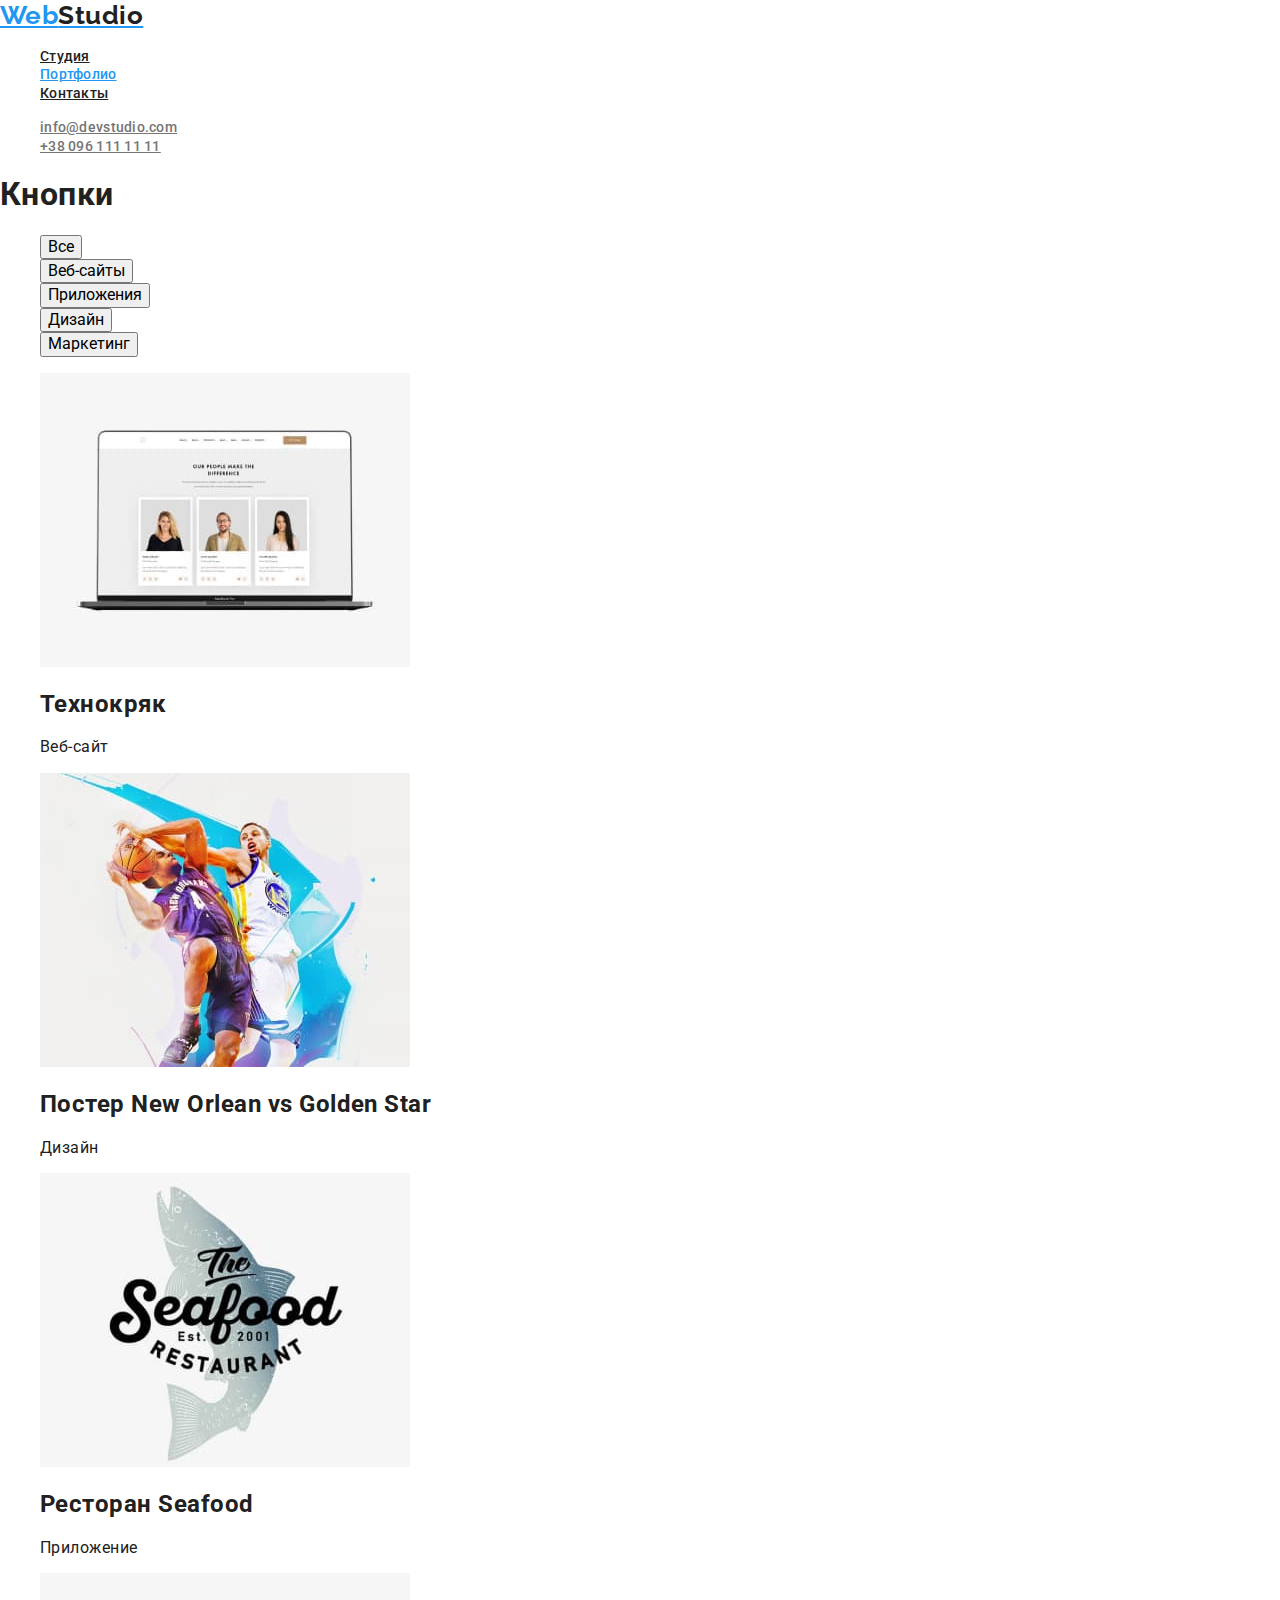
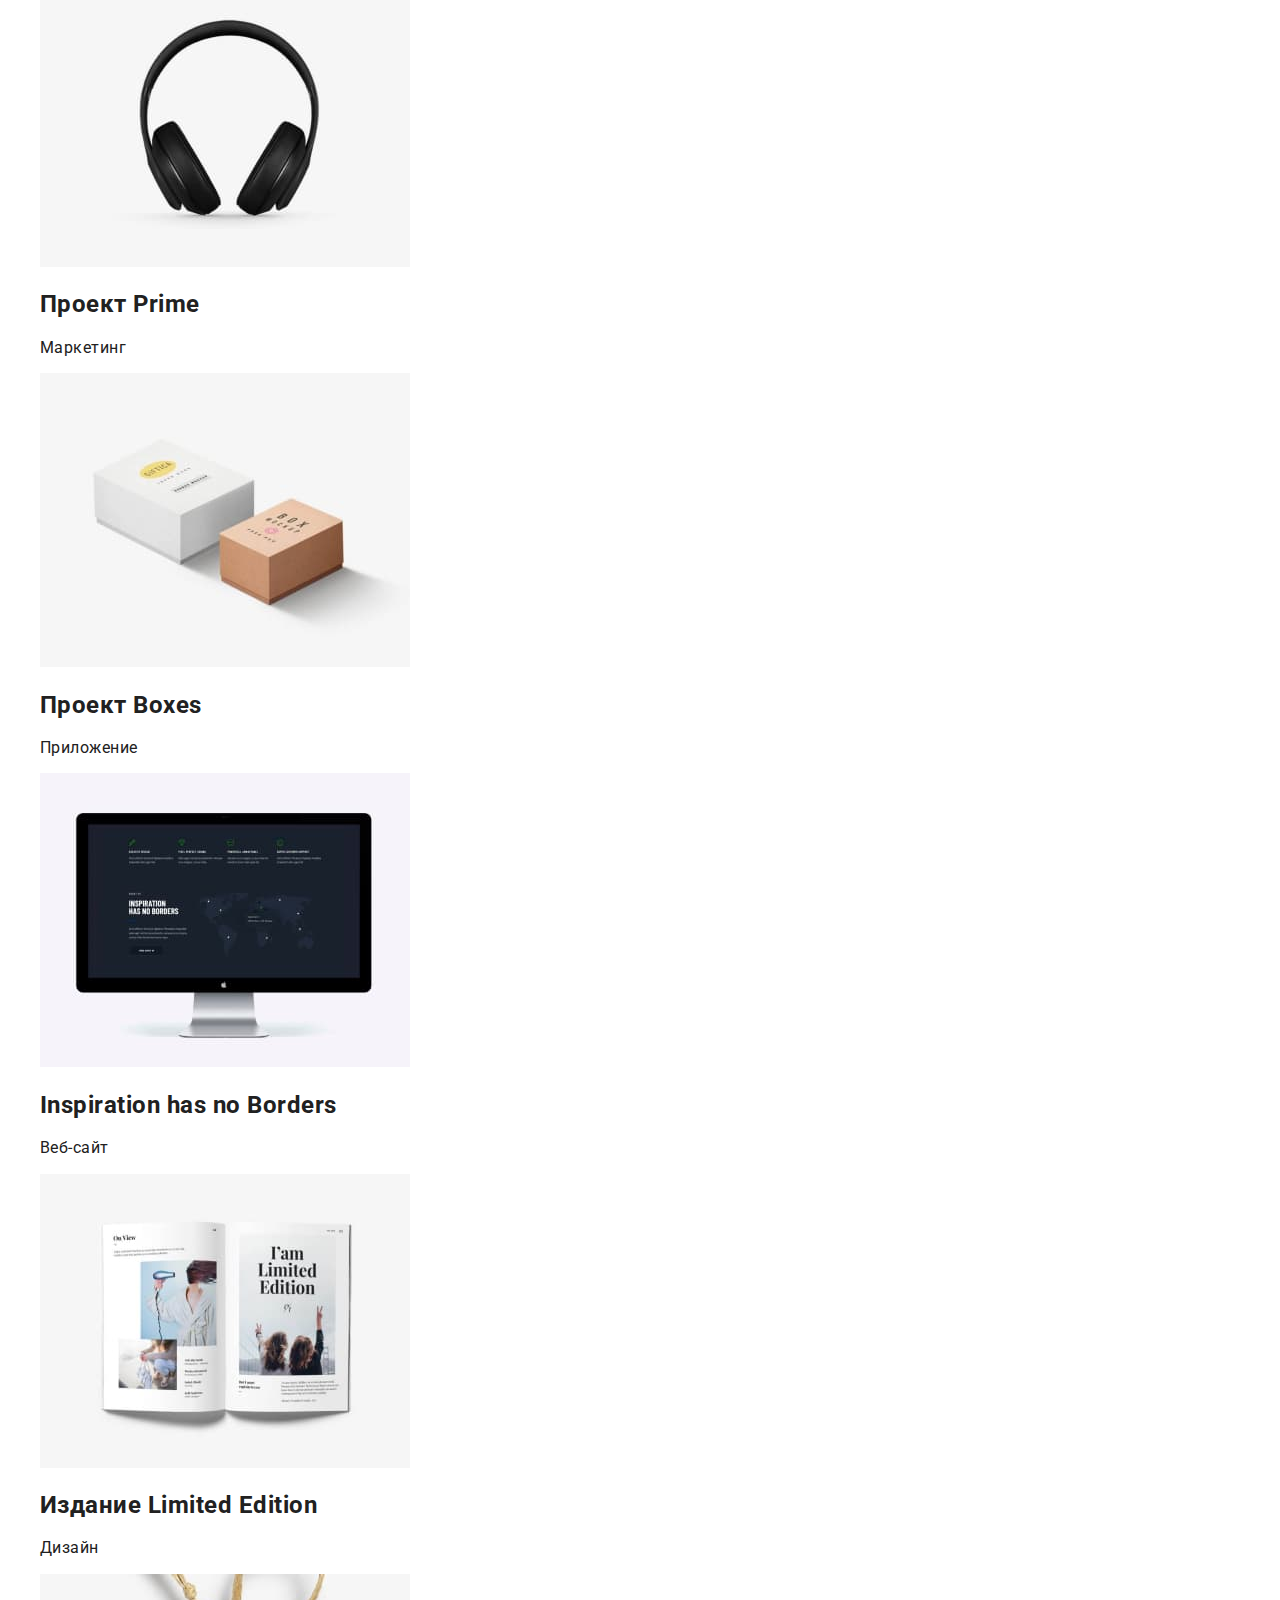
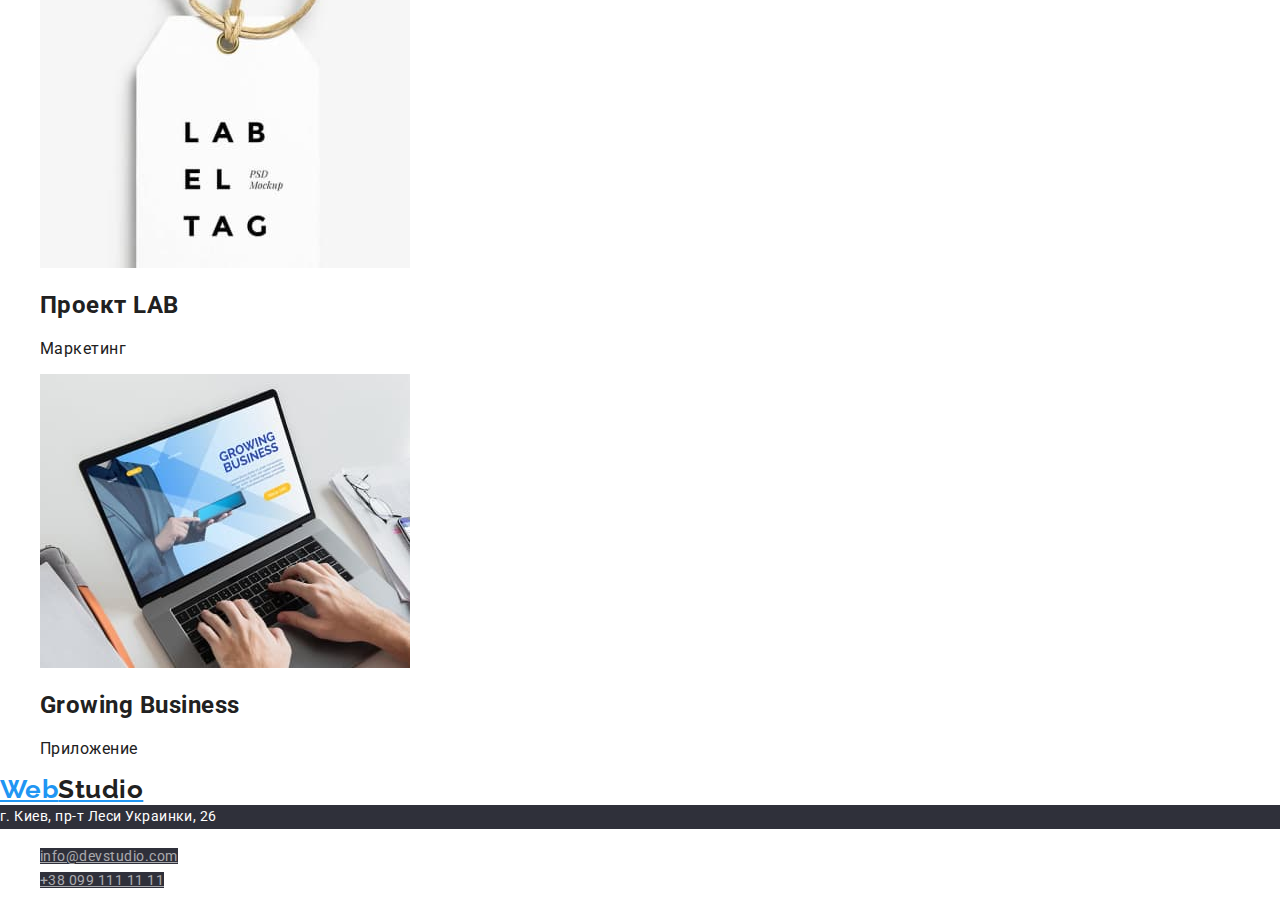
==== portfolio.html @ 8b1c00c3 "работа 3" ====
<!DOCTYPE html>
<html lang="ru">
<head>
    <meta charset="UTF-8">
    <meta http-equiv="X-UA-Compatible" content="IE=edge">
    <meta name="viewport" content="width=device-width, initial-scale=1.0">
    <title>Портфолио</title>
    <link rel="stylesheet" href="https://cdnjs.cloudflare.com/ajax/libs/modern-normalize/1.1.0/modern-normalize.css"
        integrity="sha512-Y0MM+V6ymRKN2zStTqzQ227DWhhp4Mzdo6gnlRnuaNCbc+YN/ZH0sBCLTM4M0oSy9c9VKiCvd4Jk44aCLrNS5Q=="
        crossorigin="anonymous" referrerpolicy="no-referrer" />
    <link rel="preconnect" href="https://fonts.googleapis.com">
    <link rel="preconnect" href="https://fonts.gstatic.com" crossorigin>
    <link href="https://fonts.googleapis.com/css2?family=Raleway:wght@700&family=Roboto:wght@400;500;700;900&display=swap"
        rel="stylesheet">
    <link rel="stylesheet" href="./css/styles.css">
    <style>
        button {cursor: pointer;}
    </style>
</head>

<body>

    <!--Шапка сайта-->
    <header class="page-header">
        <nav>
            <a href="./index.html" class="logo">Web<span class="studio">Studio</span></a>
    
            <ul class="site-nav list">
                <li><a href="./index.html" class="link">Студия</a></li>
                <li><a href="./portfolio.html" class="link current">Портфолио</a></li>
                <li><a href="" class="link">Контакты</a></li>
            </ul>
        </nav>
    
        <ul class="cont-nav list">
            <li><a href="mailto:info@devstudio.com">info@devstudio.com</a></li>
            <li><a href="tel:+380961111111">+38 096 111 11 11</a></li>
        </ul>
    
    </header>

<main>
    <!--Основной контент-->
       <!--Наши работы-->
    <section class="filtre">
        <h1>Кнопки</h1>
        <ul class="list">
            <li><button class="portfolio" type="button">Все</button></li>
            <li><button class="portfolio" type="button">Веб-сайты</button></li>
            <li><button class="portfolio" type="button">Приложения</button></li>
            <li><button class="portfolio" type="button">Дизайн</button></li>
            <li><button class="portfolio" type="button">Маркетинг</button></li>
        </ul> 
   
        <ul class="list">
            <li> 
                <img src="./images2/img1.jpg" alt="Технокряк" width="370" height="294">
                <h2>Технокряк</h2>
                <p>Веб-сайт</p>
            </li>
            <li>
                <img src="./images2/img2.jpg" alt="Постер New Orlean vs Golden Star" width="370" height="294">
                <h2>Постер<span lang="en"> New Orlean vs Golden Star</span></h2>
                <p>Дизайн</p>
            </li>
            <li>
                <img src="./images2/img3.jpg" alt="Ресторан Seafood" width="370" height="294">
                <h2>Ресторан<span lang="en"> Seafood</span></h2>
                <p>Приложение</p>
            </li>
            <li>
                <img src="./images2/img4.jpg" alt="Проект Prime" width="370" height="294">
                <h2>Проект<span lang="en"> Prime</span></h2>
                <p>Маркетинг</p>
            </li>
            <li>
                <img src="./images2/img5.jpg" alt="Проект Boxes" width="370" height="294">
                <h2>Проект<span lang="en"> Boxes</span></h2>
                <p>Приложение</p>
            </li>
            <li>
                <img src="./images2/img6.jpg" alt="Inspiration has no Borders" width="370" height="294">
                <h2 lang="en">Inspiration has no Borders</h2>
                <p>Веб-сайт</p>
            </li>
            <li>
                <img src="./images2/img7.jpg" alt="Издание Limited Edition" width="370" height="294">
                <h2>Издание<span lang="en"> Limited Edition</span></h2>
                <p>Дизайн</p>
            </li>
            <li>
                <img src="./images2/img8.jpg" alt="Проект LAB" width="370" height="294">
                <h2>Проект<span lang="en"> LAB</span></h2>
                <p>Маркетинг</p>
            </li>
            <li>
                <img src="./images2/img9.jpg" alt="Growing Business" width="370" height="294">
                <h2 lang="en">Growing Business</h2>
                <p>Приложение</p>
            </li>
        </ul>
    </section>
</main>

<!--Подвал-->
<footer>

    <a href="./index.html" class="logo">Web<span class="studio">Studio</span></a>

    <address class="footer">
        г. Киев, пр-т Леси Украинки, 26
    </address>

    <ul class="footer-link list">
        <li><a href="mailto:info@info@example.com">info@devstudio.com</a></li>
        <li><a href="tel:+380991111111">+38 099 111 11 11</a></li>
    </ul>

</footer>
    
</body>
</html>
---- css/styles.css ----
/* Цвет основного текста #212121 черный */
/* Цвет вторичного текста #757575 серый */
/* #FFFFFF белый*/
/* акцент #2196F3 голубой*/
/*rgba(255, 255, 255, 0.6); адрес в футере */

/* Цвет фона в шапке #FFFFFF */
/* Вторичный цвет фона #E5E5E5  */
/* Цвет фона в команде #F5F4FA */
/* Цвет фона мейна и футера #2F303A */

:root {
  --primary-text-color: #212121;
  --title-text-color: #757575;
  --accent-color: #2196f3;
  --text-footer-color: rgba(255, 255, 255, 0.6);
  --text-white: #ffffff;

  --primary-bkg-color: #e5e5e5;
  --footer-bkg-color: #2f303a;
  --secondery-bkg-color: #f5f4fa;
  --font-bkg-color: #2f303a;
}

body {
  font-family: Roboto, sans-serif;
  background-color: #ffffff;
  color: var(--primary-text-color);
  letter-spacing: 0.03em;
}

.logo,
.studio {
  font-family: Raleway, sans-serif;
  color: var(--accent-color);
  font-family: Raleway;
  font-weight: bold;
  font-size: 26px;
  line-height: 1.19;
}
.logo:hover {
  color: var(--accent-color);
}
.studio {
  color: var(--primary-text-color);
}

.list {
  list-style: none;
}

/* Site-nav */

.site-nav .link {
  color: var(--primary-text-color);
  font-weight: 500;
  font-size: 14px;
  line-height: 1.14;
  letter-spacing: 0.02em;
}

.cont-nav a {
  color: var(--title-text-color);
  font-weight: 500;
  font-size: 14px;
  line-height: 1.14;
  letter-spacing: 0.02em;
}

.site-nav a:hover,
.cont-nav a:hover,
.site-nav a:focus,
.cont-nav a:focus {
  color: var(--accent-color);
}

.site-nav .link.current {
  color: var(--accent-color);
}

/* Hero */

.hero-title {
  color: var(--text-white);
  font-weight: 900;
  font-size: 44px;
  line-height: 1.36;
  text-align: center;
  letter-spacing: 0.06em;
  text-transform: uppercase;

  background: var(--font-bkg-color);
}

.hero-button {
  color: var(--text-white);
  font-family: inherit;
  font-weight: bold;
  font-size: 16px;
  line-height: 1.87;
  display: flex;
  align-items: center;
  text-align: center;
  letter-spacing: 0.06em;

  background: var(--accent-color);
}

/*Soft skils*/

.skils-examples h3 {
  color: var(--primary-text-color);
  font-weight: bold;
  font-size: 14px;
  line-height: 1.14;
  text-transform: uppercase;
}

.skils-examples p {
  color: var(--title-text-color);
  font-size: 14px;
  line-height: 1.71;
}

/* Чем мы занимаемся */
.works-title,
.command-title {
  color: var(--primary-text-color);
  font-weight: bold;
  font-size: 36px;
  line-height: 1.16;
  text-align: center;
}

/* Команда */
.command-img h3 {
  color: var(--primary-text-color);
  font-weight: 500;
  font-size: 16px;
  line-height: 1.9;
  text-align: center;
}
.command-img p {
  color: var(--title-text-color);
  font-size: 16px;
  line-height: 1.9;
  text-align: center;
}

/* Наши работы */

.portfolio:hover,
.portfolio:focus {
  color: var(--text-white);
  font-family: inherit;
  font-weight: 500;
  font-size: 16px;
  line-height: 1.62;
  text-align: center;

  background: var(--accent-color);
}

/* Подвал */

.footer {
  font-family: inherit;
  font-style: normal;
  color: var(--text-white);
  font-size: 14px;
  line-height: 1.71;

  background-color: var(--footer-bkg-color);
}
.footer-link a {
  font-family: inherit;
  color: var(--text-footer-color);
  font-size: 14px;
  line-height: 1.71;

  background-color: var(--footer-bkg-color);
}
.footer-link a:hover,
.footer-link a:focus {
  color: var(--accent-color);
}
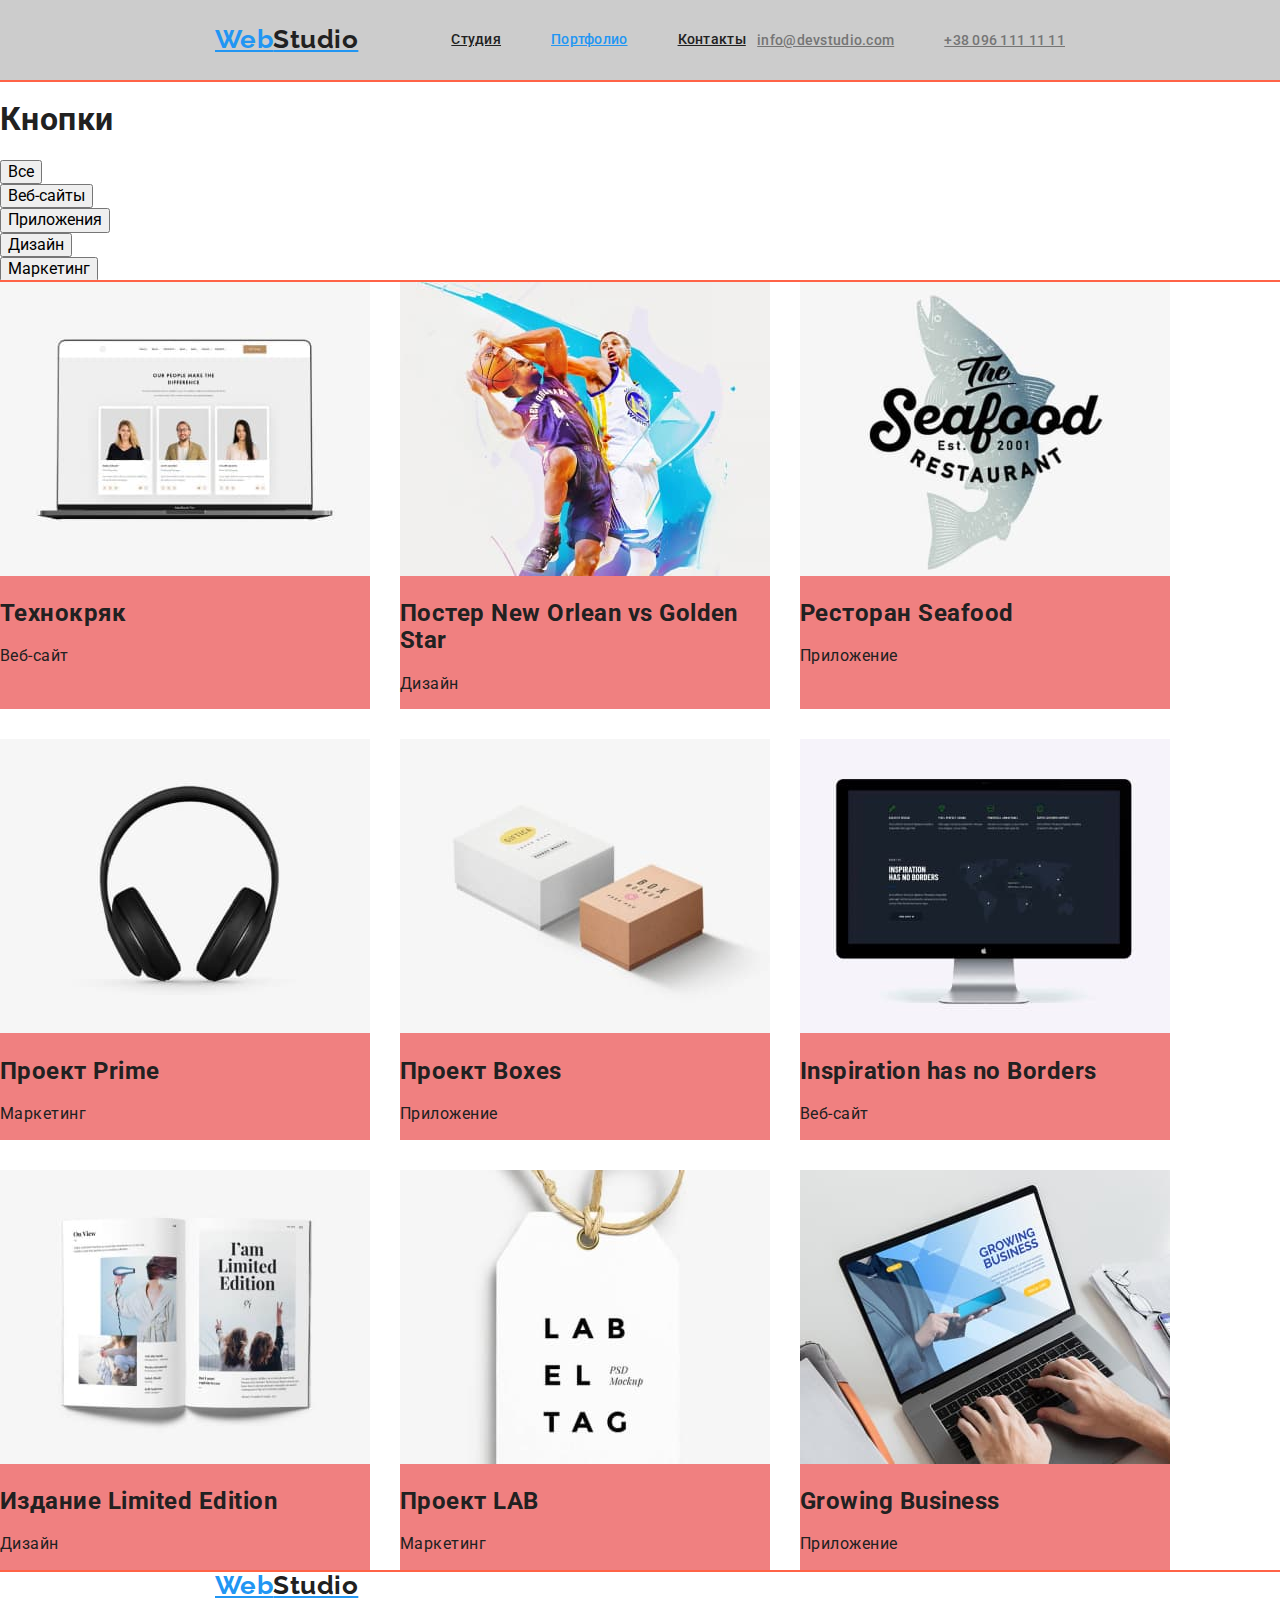
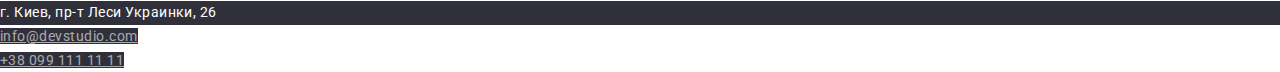
==== commit 3ec8c70a: "Центрирует шапку" ====
--- a/portfolio.html
+++ b/portfolio.html
@@ -22,25 +22,27 @@
 
     <!--Шапка сайта-->
     <header class="page-header">
-        <nav>
-            <a href="./index.html" class="logo">Web<span class="studio">Studio</span></a>
+        <div class="container main-nav">
+            <nav class="logo-nav">
+                <a href="./index.html" class="logo">Web<span class="studio">Studio</span></a>
     
-            <ul class="site-nav list">
-                <li><a href="./index.html" class="link">Студия</a></li>
-                <li><a href="./portfolio.html" class="link current">Портфолио</a></li>
-                <li><a href="" class="link">Контакты</a></li>
+                <ul class="site-nav list">
+                    <li class="item"><a href="./index.html" class="link">Студия</a></li>
+                    <li class="item"><a href="./portfolio.html" class="link current">Портфолио</a></li>
+                    <li class="item"><a href="" class="link">Контакты</a></li>
+                </ul>
+            </nav>
+    
+            <ul class="cont-nav list">
+                <li class="item"><a href="mailto:info@devstudio.com">info@devstudio.com</a></li>
+                <li class="item"><a href="tel:+380961111111">+38 096 111 11 11</a></li>
             </ul>
-        </nav>
-    
-        <ul class="cont-nav list">
-            <li><a href="mailto:info@devstudio.com">info@devstudio.com</a></li>
-            <li><a href="tel:+380961111111">+38 096 111 11 11</a></li>
-        </ul>
-    
+        </div>
     </header>
 
 <main>
     <!--Основной контент-->
+
        <!--Наши работы-->
     <section class="filtre">
         <h1>Кнопки</h1>
@@ -52,53 +54,55 @@
             <li><button class="portfolio" type="button">Маркетинг</button></li>
         </ul> 
    
-        <ul class="list">
-            <li> 
+        <div class="container example">
+        <ul class="flex-container list">
+            <li class="flex-element"> 
                 <img src="./images2/img1.jpg" alt="Технокряк" width="370" height="294">
                 <h2>Технокряк</h2>
                 <p>Веб-сайт</p>
             </li>
-            <li>
+            <li class="flex-element">
                 <img src="./images2/img2.jpg" alt="Постер New Orlean vs Golden Star" width="370" height="294">
                 <h2>Постер<span lang="en"> New Orlean vs Golden Star</span></h2>
                 <p>Дизайн</p>
             </li>
-            <li>
+            <li class="flex-element">
                 <img src="./images2/img3.jpg" alt="Ресторан Seafood" width="370" height="294">
                 <h2>Ресторан<span lang="en"> Seafood</span></h2>
                 <p>Приложение</p>
             </li>
-            <li>
+            <li class="flex-element">
                 <img src="./images2/img4.jpg" alt="Проект Prime" width="370" height="294">
                 <h2>Проект<span lang="en"> Prime</span></h2>
                 <p>Маркетинг</p>
             </li>
-            <li>
+            <li class="flex-element">
                 <img src="./images2/img5.jpg" alt="Проект Boxes" width="370" height="294">
                 <h2>Проект<span lang="en"> Boxes</span></h2>
                 <p>Приложение</p>
             </li>
-            <li>
+            <li class="flex-element">
                 <img src="./images2/img6.jpg" alt="Inspiration has no Borders" width="370" height="294">
                 <h2 lang="en">Inspiration has no Borders</h2>
                 <p>Веб-сайт</p>
             </li>
-            <li>
+            <li class="flex-element">
                 <img src="./images2/img7.jpg" alt="Издание Limited Edition" width="370" height="294">
                 <h2>Издание<span lang="en"> Limited Edition</span></h2>
                 <p>Дизайн</p>
             </li>
-            <li>
+            <li class="flex-element">
                 <img src="./images2/img8.jpg" alt="Проект LAB" width="370" height="294">
                 <h2>Проект<span lang="en"> LAB</span></h2>
                 <p>Маркетинг</p>
             </li>
-            <li>
+            <li class="flex-element">
                 <img src="./images2/img9.jpg" alt="Growing Business" width="370" height="294">
                 <h2 lang="en">Growing Business</h2>
                 <p>Приложение</p>
             </li>
         </ul>
+        </div>
     </section>
 </main>
 
--- a/css/styles.css
+++ b/css/styles.css
@@ -28,9 +28,35 @@
   color: var(--primary-text-color);
   letter-spacing: 0.03em;
 }
+/* Утилиты */
+
+.container {
+  width: 1200;
+  margin: 0 auto;
+  padding-left: 15;
+  padding-right: 15;
+  outline: 2px solid crimson;
+}
+
+.list {
+  list-style: none;
+  padding: 0;
+  margin: 0;
+}
+
+.btn {
+  width: 200;
+  display: inline-block;
+}
+
+.page-header {
+  background-color: #cccccc;
+}
 
 .logo,
 .studio {
+  margin-top: 24px;
+  margin-bottom: 25px;
   font-family: Raleway, sans-serif;
   color: var(--accent-color);
   font-family: Raleway;
@@ -38,25 +64,59 @@
   font-size: 26px;
   line-height: 1.19;
 }
+
+.logo {
+  margin-left: 215px;
+}
+
 .logo:hover {
   color: var(--accent-color);
 }
+
 .studio {
-  color: var(--primary-text-color);
-}
-
-.list {
-  list-style: none;
+  margin-right: 93px;
+  color: var(--primary-text-color);
+}
+
+/* Main-nav */
+
+.main-nav {
+  display: flex;
+  align-items: center;
+  justify-content: center;
+}
+
+.logo-nav {
+  display: flex;
 }
 
 /* Site-nav */
 
+.site-nav {
+  display: flex;
+}
+.site-nav .item:not(:last-child) {
+  margin-right: 50px;
+}
 .site-nav .link {
+  display: block;
+  padding-top: 32px;
+  padding-bottom: 32px;
+
   color: var(--primary-text-color);
   font-weight: 500;
   font-size: 14px;
   line-height: 1.14;
   letter-spacing: 0.02em;
+}
+.cont-nav {
+  display: flex;
+  margin-left: auto;
+  margin-right: 215px;
+}
+
+.cont-nav .item + .item {
+  margin-left: 50px;
 }
 
 .cont-nav a {
@@ -80,8 +140,14 @@
 
 /* Hero */
 
+.hero {
+  text-align: center;
+}
+
 .hero-title {
   color: var(--text-white);
+  margin-top: 0;
+  margin-bottom: 30;
   font-weight: 900;
   font-size: 44px;
   line-height: 1.36;
@@ -93,22 +159,51 @@
 }
 
 .hero-button {
+  border-radius: 4px;
+  padding: 10px 32px;
+  min-width: 200px;
   color: var(--text-white);
   font-family: inherit;
   font-weight: bold;
   font-size: 16px;
   line-height: 1.87;
-  display: flex;
+  /* display: flex; */
   align-items: center;
   text-align: center;
   letter-spacing: 0.06em;
+  box-shadow: 0px 4px 4px rgba(0, 0, 0, 0.15);
 
   background: var(--accent-color);
 }
 
 /*Soft skils*/
 
-.skils-examples h3 {
+.section.no-padding {
+  padding-top: 0;
+  padding-bottom: 0;
+}
+
+.skils {
+  padding-top: 94px;
+  padding-bottom: 94px;
+}
+
+.skils-title {
+  margin: 0;
+}
+
+.skils-examples {
+  display: flex;
+  align-items: flex-start;
+  justify-content: space-between;
+}
+
+.skils-examples .item:not(:last-child) {
+  margin-right: 30px;
+}
+
+.skils-examples .title {
+  margin-bottom: 10px;
   color: var(--primary-text-color);
   font-weight: bold;
   font-size: 14px;
@@ -117,14 +212,20 @@
 }
 
 .skils-examples p {
+  margin-top: 0;
+  margin-bottom: 0;
   color: var(--title-text-color);
   font-size: 14px;
   line-height: 1.71;
 }
+
+/* Наши работы */
 
 /* Чем мы занимаемся */
 .works-title,
 .command-title {
+  margin-top: 0;
+  margin-bottom: 50px;
   color: var(--primary-text-color);
   font-weight: bold;
   font-size: 36px;
@@ -161,8 +262,35 @@
   background: var(--accent-color);
 }
 
+.container {
+  width: 1200;
+  margin: 0 auto;
+  padding-left: 15;
+  padding-right: 15;
+  outline: 2px solid tomato;
+}
+
+.flex-container {
+  display: flex;
+  flex-wrap: wrap;
+}
+
+.flex-element {
+  width: 370px;
+  background-color: lightcoral;
+  margin-right: 30px;
+  margin-bottom: 30px;
+}
+
+.flex-element:nth-child(3n) {
+  margin-right: 0;
+}
+
+.flex-element:nth-last-child(-n + 3) {
+  margin-bottom: 0;
+}
+
 /* Подвал */
-
 .footer {
   font-family: inherit;
   font-style: normal;
@@ -184,3 +312,7 @@
 .footer-link a:focus {
   color: var(--accent-color);
 }
+
+.box {
+  outline: 2px solid tomato;
+}
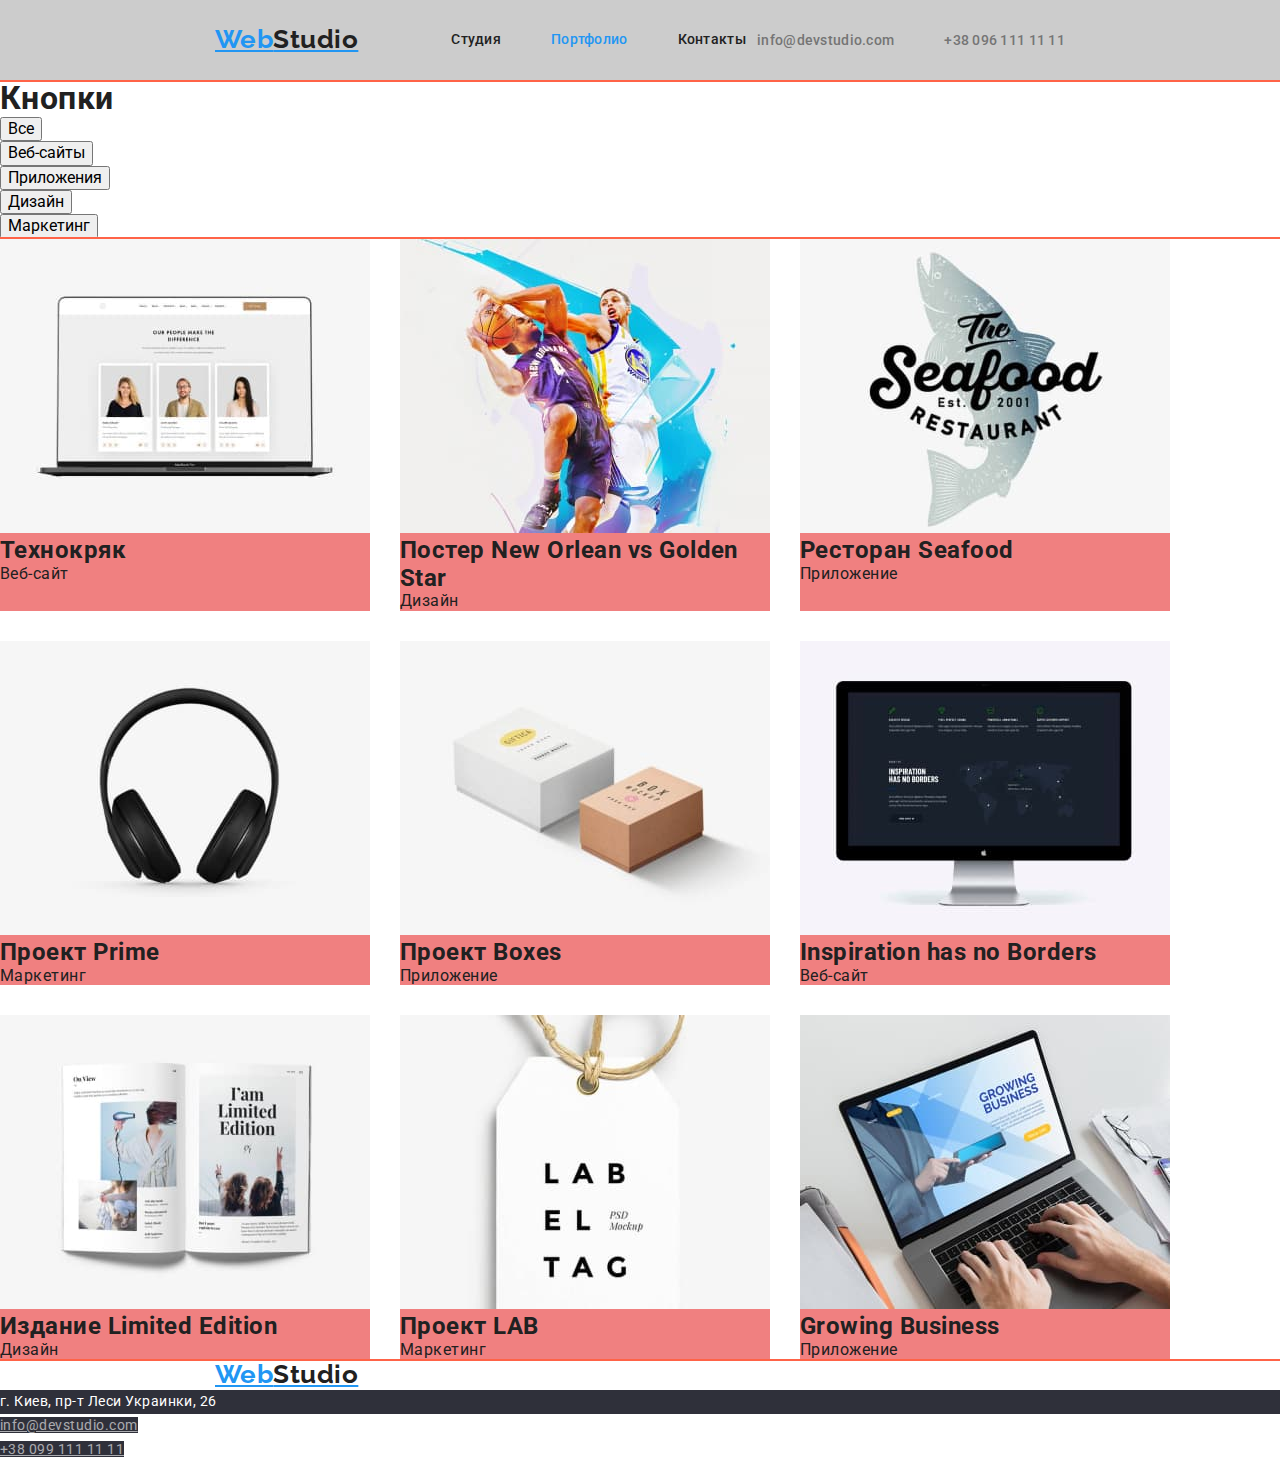
==== commit a27276b5: "Забирает подчерк у ссылок" ====
--- a/portfolio.html
+++ b/portfolio.html
@@ -13,10 +13,6 @@
     <link href="https://fonts.googleapis.com/css2?family=Raleway:wght@700&family=Roboto:wght@400;500;700;900&display=swap"
         rel="stylesheet">
     <link rel="stylesheet" href="./css/styles.css">
-    <style>
-        button {cursor: pointer;}
-    </style>
-</head>
 
 <body>
 
@@ -27,15 +23,15 @@
                 <a href="./index.html" class="logo">Web<span class="studio">Studio</span></a>
     
                 <ul class="site-nav list">
-                    <li class="item"><a href="./index.html" class="link">Студия</a></li>
-                    <li class="item"><a href="./portfolio.html" class="link current">Портфолио</a></li>
-                    <li class="item"><a href="" class="link">Контакты</a></li>
+                    <li class="item"><a href="./index.html" class="link link-all">Студия</a></li>
+                    <li class="item"><a href="./portfolio.html" class="link link-all current">Портфолио</a></li>
+                    <li class="item"><a href="" class="link link-all">Контакты</a></li>
                 </ul>
             </nav>
     
             <ul class="cont-nav list">
-                <li class="item"><a href="mailto:info@devstudio.com">info@devstudio.com</a></li>
-                <li class="item"><a href="tel:+380961111111">+38 096 111 11 11</a></li>
+                <li class="item"><a href="mailto:info@devstudio.com" class="link-all">info@devstudio.com</a></li>
+                <li class="item"><a href="tel:+380961111111" class="link-all">+38 096 111 11 11</a></li>
             </ul>
         </div>
     </header>
--- a/css/styles.css
+++ b/css/styles.css
@@ -21,6 +21,24 @@
   --secondery-bkg-color: #f5f4fa;
   --font-bkg-color: #2f303a;
 }
+p,
+h1,
+h2,
+h3,
+h4,
+h5,
+h6 {
+  margin: 0;
+}
+
+ul {
+  margin: 0;
+  padding: 0;
+}
+
+button {
+  cursor: pointer;
+}
 
 body {
   font-family: Roboto, sans-serif;
@@ -40,8 +58,10 @@
 
 .list {
   list-style: none;
-  padding: 0;
-  margin: 0;
+}
+
+.link-all {
+  text-decoration: none;
 }
 
 .btn {
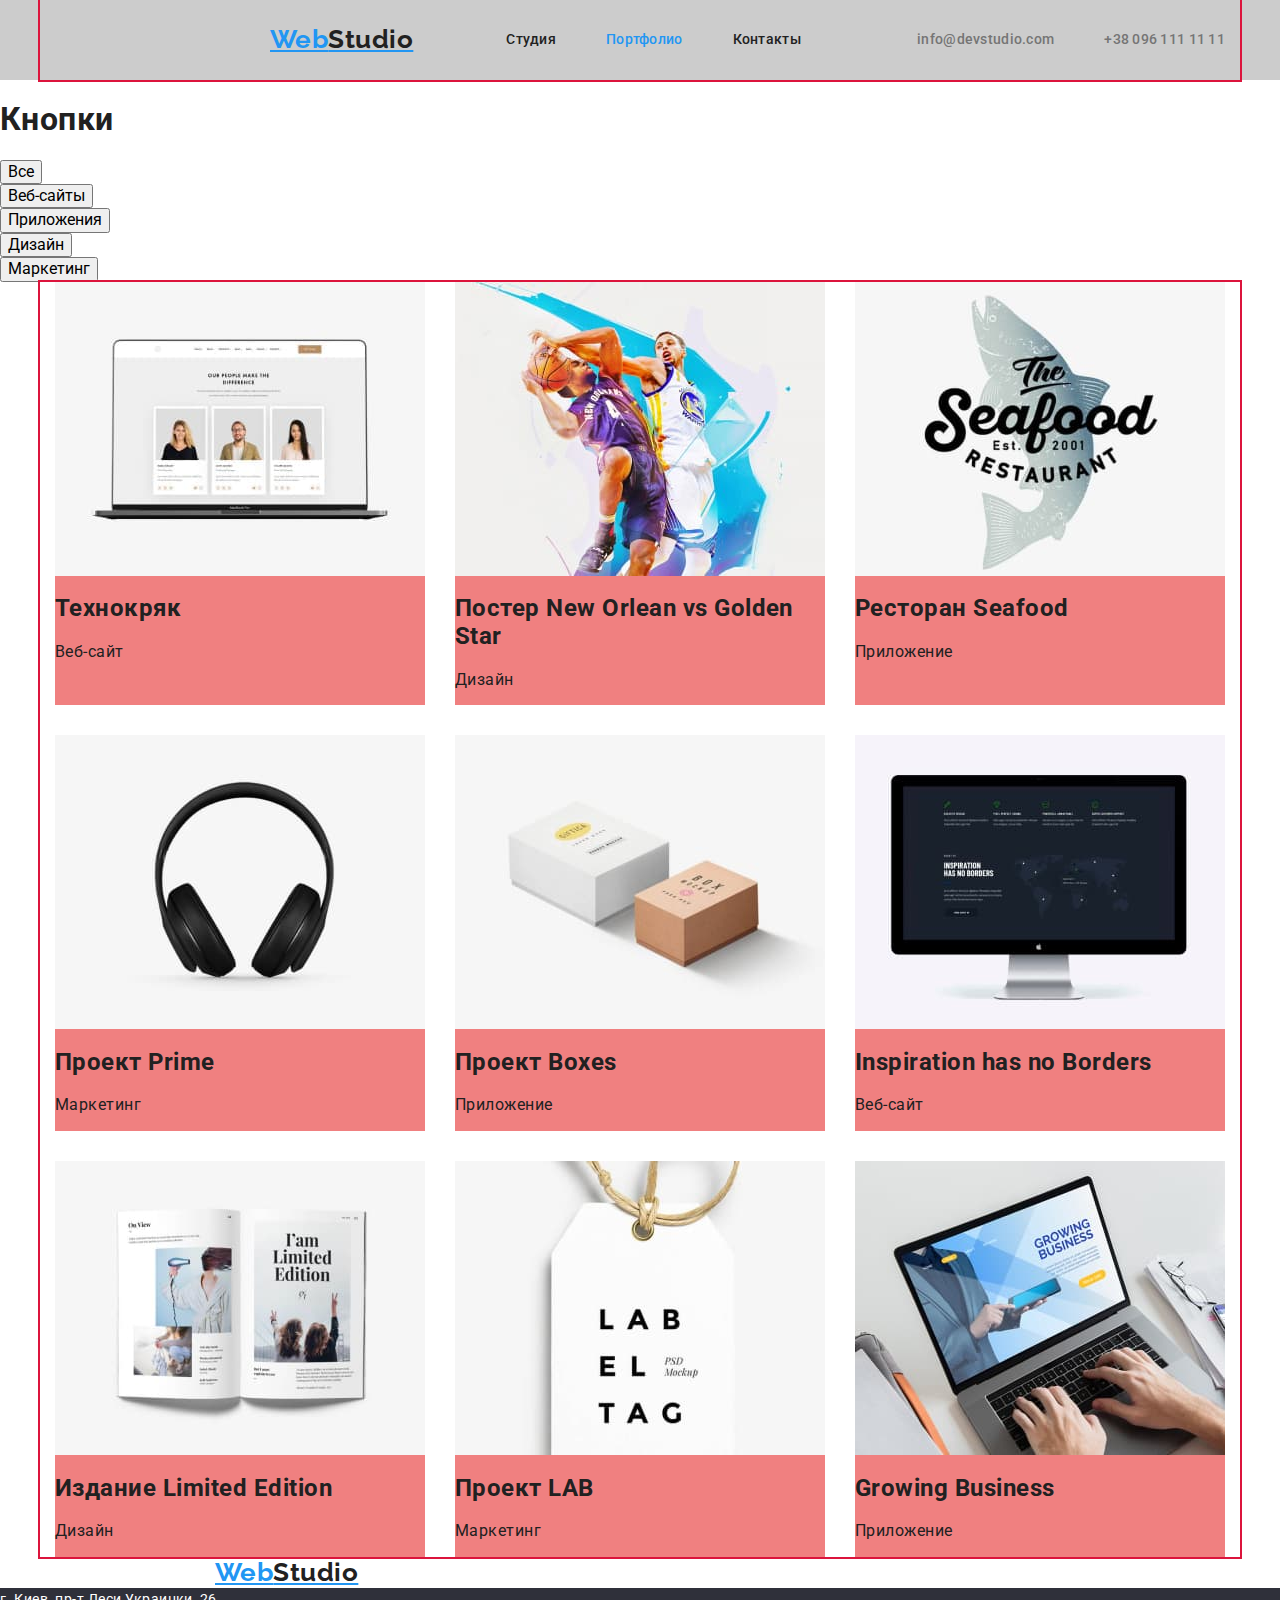
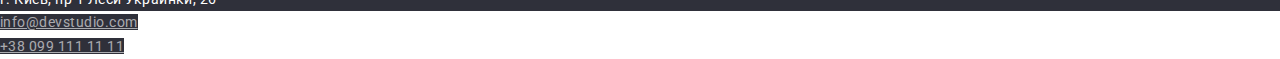
==== commit 88bf4d5e: "Стилезирует первую страницу" ====
--- a/portfolio.html
+++ b/portfolio.html
@@ -30,8 +30,8 @@
             </nav>
     
             <ul class="cont-nav list">
-                <li class="item"><a href="mailto:info@devstudio.com" class="link-all">info@devstudio.com</a></li>
-                <li class="item"><a href="tel:+380961111111" class="link-all">+38 096 111 11 11</a></li>
+                <li class="item"><a href="mailto:info@devstudio.com" class="link link-all">info@devstudio.com</a></li>
+                <li class="item"><a href="tel:+380961111111" class="link link-all">+38 096 111 11 11</a></li>
             </ul>
         </div>
     </header>
--- a/css/styles.css
+++ b/css/styles.css
@@ -1,14 +1,3 @@
-/* Цвет основного текста #212121 черный */
-/* Цвет вторичного текста #757575 серый */
-/* #FFFFFF белый*/
-/* акцент #2196F3 голубой*/
-/*rgba(255, 255, 255, 0.6); адрес в футере */
-
-/* Цвет фона в шапке #FFFFFF */
-/* Вторичный цвет фона #E5E5E5  */
-/* Цвет фона в команде #F5F4FA */
-/* Цвет фона мейна и футера #2F303A */
-
 :root {
   --primary-text-color: #212121;
   --title-text-color: #757575;
@@ -20,15 +9,7 @@
   --footer-bkg-color: #2f303a;
   --secondery-bkg-color: #f5f4fa;
   --font-bkg-color: #2f303a;
-}
-p,
-h1,
-h2,
-h3,
-h4,
-h5,
-h6 {
-  margin: 0;
+  --font-bkg-footer-color: #ffffff;
 }
 
 ul {
@@ -36,6 +17,18 @@
   padding: 0;
 }
 
+img {
+  display: block;
+}
+
+.container {
+  width: 1200px;
+  margin: 0 auto;
+  padding-left: 15px;
+  padding-right: 15px;
+  outline: 2px solid crimson;
+}
+
 button {
   cursor: pointer;
 }
@@ -46,15 +39,7 @@
   color: var(--primary-text-color);
   letter-spacing: 0.03em;
 }
-/* Утилиты */
-
-.container {
-  width: 1200;
-  margin: 0 auto;
-  padding-left: 15;
-  padding-right: 15;
-  outline: 2px solid crimson;
-}
+/* Утилиты  */
 
 .list {
   list-style: none;
@@ -132,14 +117,16 @@
 .cont-nav {
   display: flex;
   margin-left: auto;
-  margin-right: 215px;
 }
 
 .cont-nav .item + .item {
   margin-left: 50px;
 }
 
-.cont-nav a {
+.cont-nav .link {
+  display: block;
+  padding-top: 32px;
+  padding-bottom: 32px;
   color: var(--title-text-color);
   font-weight: 500;
   font-size: 14px;
@@ -164,18 +151,24 @@
   text-align: center;
 }
 
+.hero-container {
+  background-color: var(--font-bkg-color);
+  /* padding: 200px, 452px, 280px; */
+}
+
 .hero-title {
+  width: 696px;
+  text-align: center;
+  padding: 200px, 452px, 280px;
+
   color: var(--text-white);
   margin-top: 0;
-  margin-bottom: 30;
+  margin-bottom: 30px;
   font-weight: 900;
   font-size: 44px;
   line-height: 1.36;
-  text-align: center;
   letter-spacing: 0.06em;
   text-transform: uppercase;
-
-  background: var(--font-bkg-color);
 }
 
 .hero-button {
@@ -187,7 +180,6 @@
   font-weight: bold;
   font-size: 16px;
   line-height: 1.87;
-  /* display: flex; */
   align-items: center;
   text-align: center;
   letter-spacing: 0.06em;
@@ -196,12 +188,7 @@
   background: var(--accent-color);
 }
 
-/*Soft skils*/
-
-.section.no-padding {
-  padding-top: 0;
-  padding-bottom: 0;
-}
+/* /-------------*Soft skils*--------------/  */
 
 .skils {
   padding-top: 94px;
@@ -239,9 +226,20 @@
   line-height: 1.71;
 }
 
-/* Наши работы */
-
-/* Чем мы занимаемся */
+/* /----------------* Чем мы занимаемся *------------/  */
+
+.works {
+  padding-bottom: 90px;
+}
+
+.works-img {
+  display: flex;
+}
+
+.works-item:not(:last-child) {
+  margin-right: 30px;
+}
+
 .works-title,
 .command-title {
   margin-top: 0;
@@ -254,7 +252,17 @@
 }
 
 /* Команда */
+
+.command-img {
+  display: flex;
+}
+
+.command-item:not(:last-child) {
+  margin-right: 30px;
+}
+
 .command-img h3 {
+  margin-top: 30px;
   color: var(--primary-text-color);
   font-weight: 500;
   font-size: 16px;
@@ -262,6 +270,8 @@
   text-align: center;
 }
 .command-img p {
+  margin-top: 10px;
+  margin-bottom: 30px;
   color: var(--title-text-color);
   font-size: 16px;
   line-height: 1.9;
@@ -282,14 +292,6 @@
   background: var(--accent-color);
 }
 
-.container {
-  width: 1200;
-  margin: 0 auto;
-  padding-left: 15;
-  padding-right: 15;
-  outline: 2px solid tomato;
-}
-
 .flex-container {
   display: flex;
   flex-wrap: wrap;
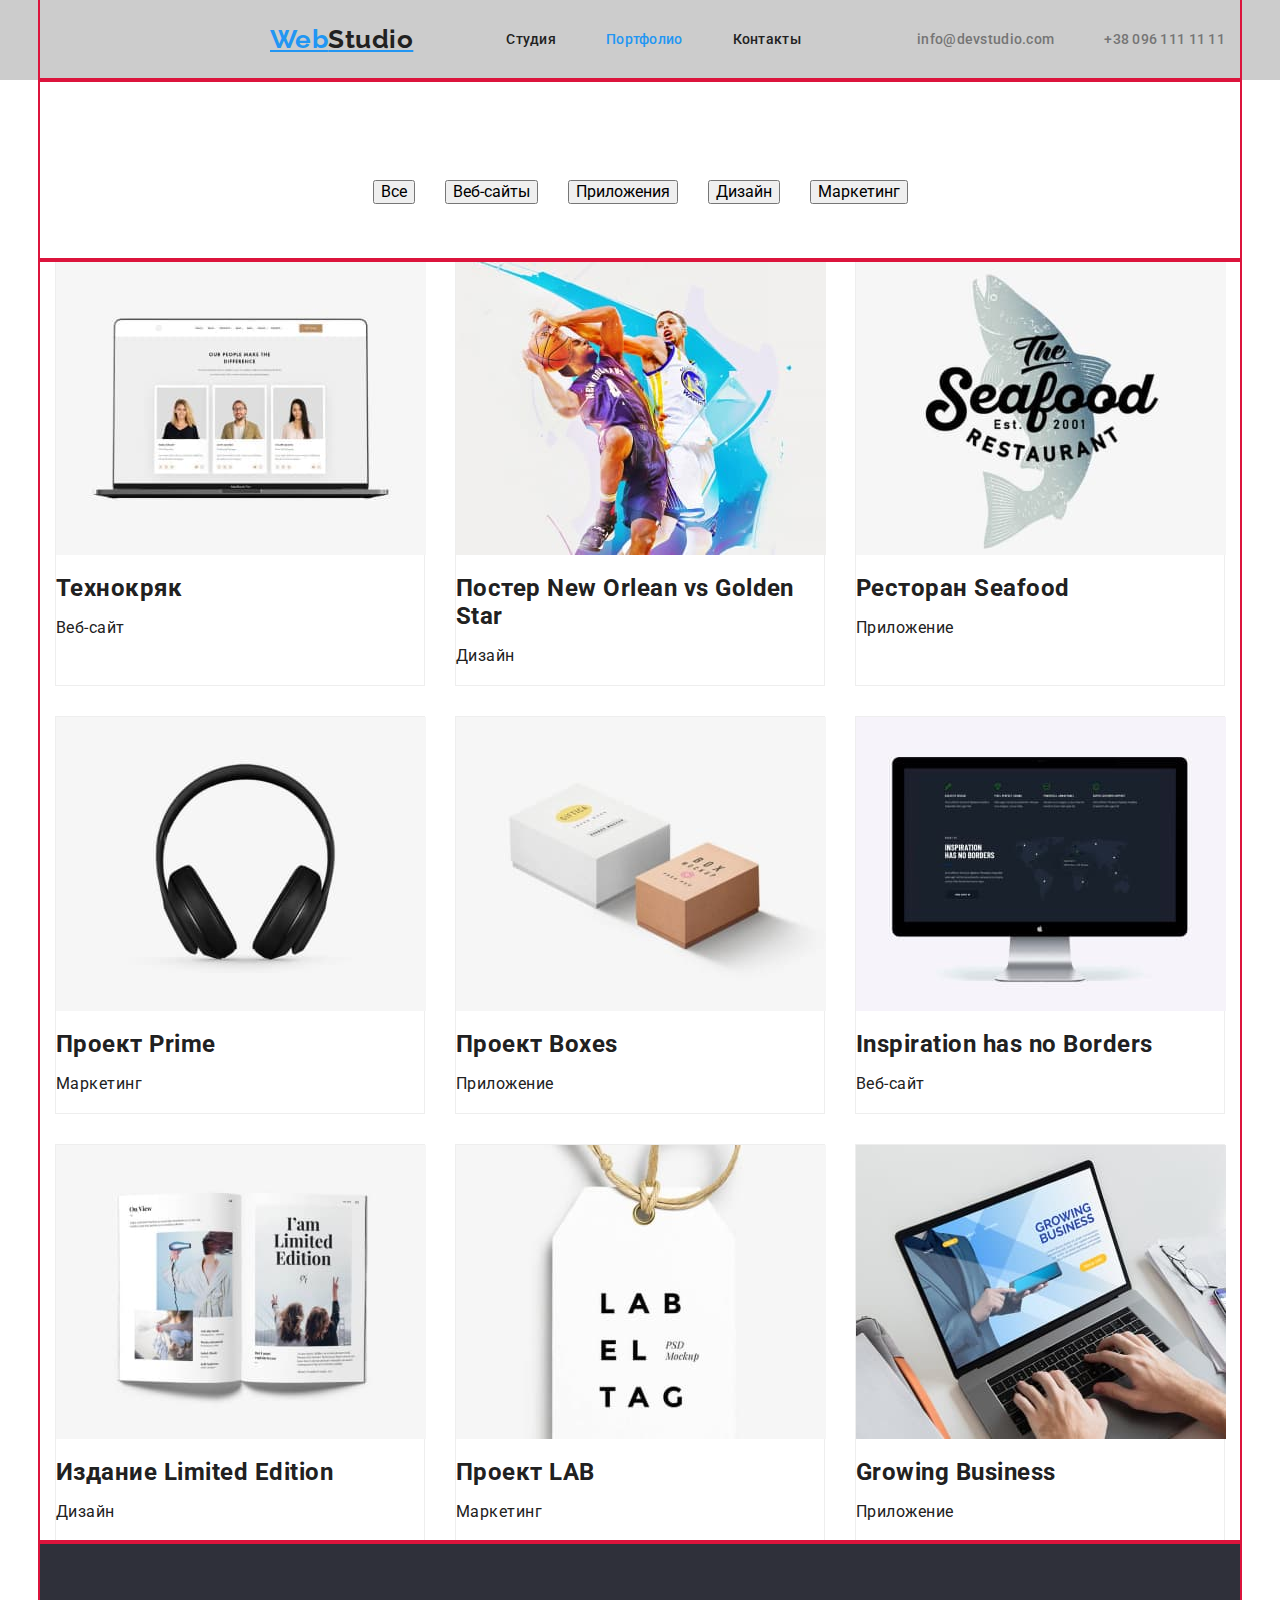
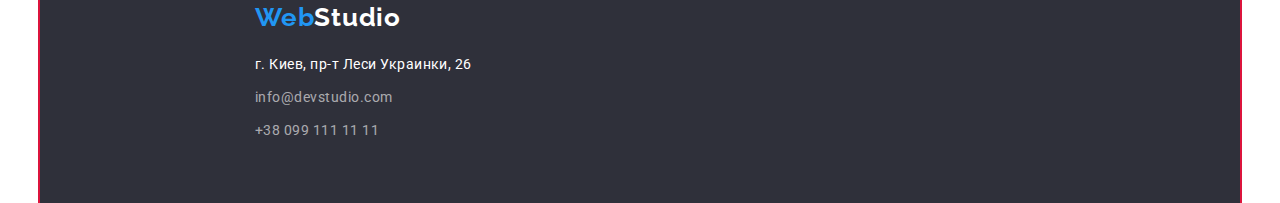
==== commit 2901e371: "Стилизирует обе страницы" ====
--- a/portfolio.html
+++ b/portfolio.html
@@ -41,15 +41,16 @@
 
        <!--Наши работы-->
     <section class="filtre">
-        <h1>Кнопки</h1>
-        <ul class="list">
-            <li><button class="portfolio" type="button">Все</button></li>
-            <li><button class="portfolio" type="button">Веб-сайты</button></li>
-            <li><button class="portfolio" type="button">Приложения</button></li>
-            <li><button class="portfolio" type="button">Дизайн</button></li>
-            <li><button class="portfolio" type="button">Маркетинг</button></li>
+        <div class="container">
+        <h1 class="visually-hidden">Кнопки</h1>
+        <ul class="filtre-button list">
+            <li class="filtre-item"><button class="portfolio" type="button">Все</button></li>
+            <li class="filtre-item"><button class="portfolio" type="button">Веб-сайты</button></li>
+            <li class="filtre-item"><button class="portfolio" type="button">Приложения</button></li>
+            <li class="filtre-item"><button class="portfolio" type="button">Дизайн</button></li>
+            <li class="filtre-item"><button class="portfolio" type="button">Маркетинг</button></li>
         </ul> 
-   
+</div>
         <div class="container example">
         <ul class="flex-container list">
             <li class="flex-element"> 
@@ -103,18 +104,21 @@
 </main>
 
 <!--Подвал-->
+
 <footer>
 
-    <a href="./index.html" class="logo">Web<span class="studio">Studio</span></a>
+    <div class="container footer-section">
+        <a href="./index.html" class="logo-footer link-all">Web<span class="studio-footer link-all">Studio</span></a>
 
-    <address class="footer">
-        г. Киев, пр-т Леси Украинки, 26
-    </address>
+        <address class="footer">
+            г. Киев, пр-т Леси Украинки, 26
+        </address>
 
-    <ul class="footer-link list">
-        <li><a href="mailto:info@info@example.com">info@devstudio.com</a></li>
-        <li><a href="tel:+380991111111">+38 099 111 11 11</a></li>
-    </ul>
+        <ul class="footer-link list">
+            <li class="mail"><a href="mailto:info@info@example.com" class="link-all">info@devstudio.com</a></li>
+            <li class="tel"><a href="tel:+380991111111" class="link-all">+38 099 111 11 11</a></li>
+        </ul>
+    </div>
 
 </footer>
     
--- a/css/styles.css
+++ b/css/styles.css
@@ -9,7 +9,7 @@
   --footer-bkg-color: #2f303a;
   --secondery-bkg-color: #f5f4fa;
   --font-bkg-color: #2f303a;
-  --font-bkg-footer-color: #ffffff;
+  --font-bkg-white-color: #ffffff;
 }
 
 ul {
@@ -89,6 +89,7 @@
   display: flex;
   align-items: center;
   justify-content: center;
+  background-color: var(--font-bkg-header-color);
 }
 
 .logo-nav {
@@ -175,11 +176,13 @@
   border-radius: 4px;
   padding: 10px 32px;
   min-width: 200px;
+
   color: var(--text-white);
   font-family: inherit;
   font-weight: bold;
   font-size: 16px;
   line-height: 1.87;
+
   align-items: center;
   text-align: center;
   letter-spacing: 0.06em;
@@ -189,6 +192,17 @@
 }
 
 /* /-------------*Soft skils*--------------/  */
+
+.visually-hidden {
+  position: absolute;
+  width: 1px;
+  height: 1px;
+  margin: -1px;
+  padding: 0;
+  overflow: hidden;
+  border: 0;
+  clip: rect(0 0 0 0);
+}
 
 .skils {
   padding-top: 94px;
@@ -229,7 +243,7 @@
 /* /----------------* Чем мы занимаемся *------------/  */
 
 .works {
-  padding-bottom: 90px;
+  padding-bottom: 188px;
 }
 
 .works-img {
@@ -279,6 +293,18 @@
 }
 
 /* Наши работы */
+
+.filtre-button {
+  display: flex;
+  justify-content: center;
+  align-items: center;
+  padding-top: 100px;
+  padding-bottom: 56px;
+}
+
+.filtre-button .filtre-item:not(:last-child) {
+  margin-right: 30px;
+}
 
 .portfolio:hover,
 .portfolio:focus {
@@ -289,7 +315,14 @@
   line-height: 1.62;
   text-align: center;
 
-  background: var(--accent-color);
+  box-shadow: 0px 3px 1px rgba(0, 0, 0, 0.1), 0px 1px 2px rgba(0, 0, 0, 0.08),
+    0px 2px 2px rgba(0, 0, 0, 0.12);
+  border-radius: 4px;
+  background-color: var(--accent-color);
+}
+
+.example {
+  padding-bottom: 0;
 }
 
 .flex-container {
@@ -299,9 +332,10 @@
 
 .flex-element {
   width: 370px;
-  background-color: lightcoral;
+  background-color: var(--font-bkg-header-color);
   margin-right: 30px;
   margin-bottom: 30px;
+  border: 1px solid #eeeeee;
 }
 
 .flex-element:nth-child(3n) {
@@ -312,29 +346,64 @@
   margin-bottom: 0;
 }
 
+.flex-element h2 {
+  margin-top: 20px;
+  margin-bottom: 4px;
+}
+
+.flex-element p {
+  margin-bottom: 20px;
+}
+
 /* Подвал */
+
+.footer-section {
+  background-color: var(--footer-bkg-color);
+  padding-top: 60px;
+  padding-bottom: 60px;
+  padding-left: 215px;
+}
+
+.logo-footer,
+.studio-footer {
+  font-family: Raleway;
+  font-style: normal;
+  font-weight: bold;
+  font-size: 26px;
+  line-height: 31px;
+  letter-spacing: 0.03em;
+
+  color: var(--text-white);
+}
+
+.logo-footer {
+  color: var(--accent-color);
+}
+
 .footer {
+  margin-top: 20px;
+  margin-bottom: 9px;
   font-family: inherit;
   font-style: normal;
   color: var(--text-white);
   font-size: 14px;
   line-height: 1.71;
-
-  background-color: var(--footer-bkg-color);
 }
 .footer-link a {
   font-family: inherit;
   color: var(--text-footer-color);
   font-size: 14px;
   line-height: 1.71;
-
-  background-color: var(--footer-bkg-color);
 }
 .footer-link a:hover,
 .footer-link a:focus {
   color: var(--accent-color);
 }
 
+.mail {
+  margin-bottom: 9px;
+}
+
 .box {
   outline: 2px solid tomato;
 }
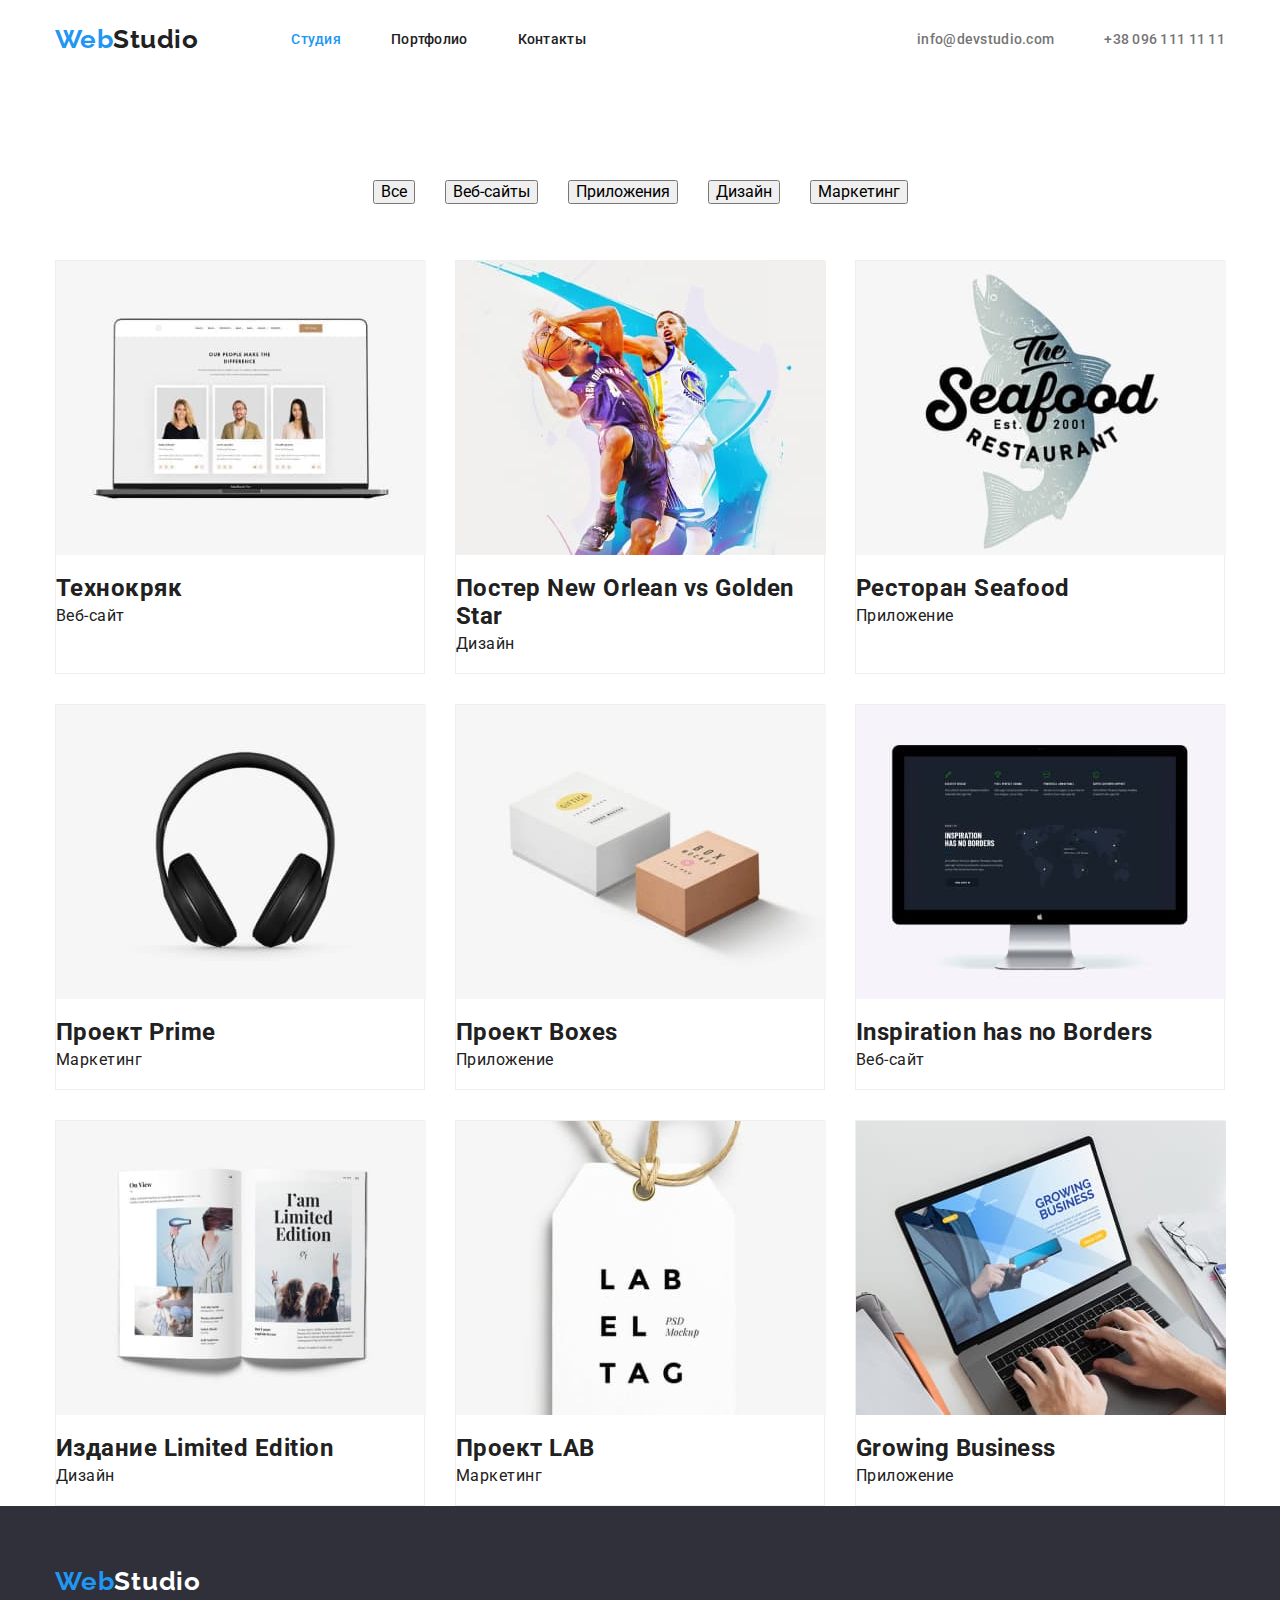
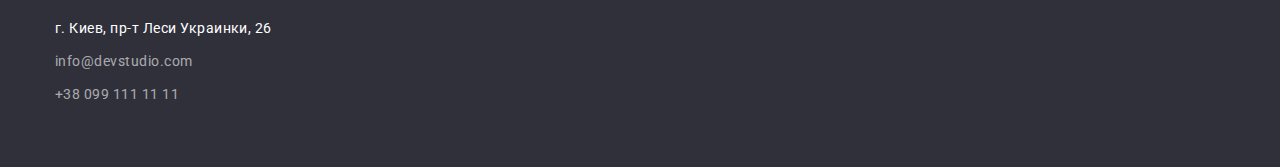
==== commit c90ce802: "Исправляет замечания" ====
--- a/portfolio.html
+++ b/portfolio.html
@@ -20,11 +20,11 @@
     <header class="page-header">
         <div class="container main-nav">
             <nav class="logo-nav">
-                <a href="./index.html" class="logo">Web<span class="studio">Studio</span></a>
+                <a href="./index.html" class="logo link-all">Web<span class="studio link-all">Studio</span></a>
     
                 <ul class="site-nav list">
-                    <li class="item"><a href="./index.html" class="link link-all">Студия</a></li>
-                    <li class="item"><a href="./portfolio.html" class="link link-all current">Портфолио</a></li>
+                    <li class="item"><a href="./index.html" class="link link-all current">Студия</a></li>
+                    <li class="item"><a href="./portfolio.html" class="link link-all">Портфолио</a></li>
                     <li class="item"><a href="" class="link link-all">Контакты</a></li>
                 </ul>
             </nav>
@@ -35,7 +35,7 @@
             </ul>
         </div>
     </header>
-
+    
 <main>
     <!--Основной контент-->
 
@@ -107,18 +107,21 @@
 
 <footer>
 
-    <div class="container footer-section">
-        <a href="./index.html" class="logo-footer link-all">Web<span class="studio-footer link-all">Studio</span></a>
+    <section class="footer">
+        <div class="container footer-section">
+            <a href="./index.html" class="logo-footer link-all">Web<span
+                    class="studio-footer link-all">Studio</span></a>
 
-        <address class="footer">
-            г. Киев, пр-т Леси Украинки, 26
-        </address>
+            <address class="footer-add">
+                г. Киев, пр-т Леси Украинки, 26
+            </address>
 
-        <ul class="footer-link list">
-            <li class="mail"><a href="mailto:info@info@example.com" class="link-all">info@devstudio.com</a></li>
-            <li class="tel"><a href="tel:+380991111111" class="link-all">+38 099 111 11 11</a></li>
-        </ul>
-    </div>
+            <ul class="footer-link list">
+                <li class="mail"><a href="mailto:info@info@example.com" class="link-all">info@devstudio.com</a></li>
+                <li class="tel"><a href="tel:+380991111111" class="link-all">+38 099 111 11 11</a></li>
+            </ul>
+        </div>
+    </section>
 
 </footer>
     
--- a/css/styles.css
+++ b/css/styles.css
@@ -12,6 +12,16 @@
   --font-bkg-white-color: #ffffff;
 }
 
+p,
+h1,
+h2,
+h3,
+h4,
+h5,
+h6 {
+  margin: 0;
+}
+
 ul {
   margin: 0;
   padding: 0;
@@ -26,7 +36,6 @@
   margin: 0 auto;
   padding-left: 15px;
   padding-right: 15px;
-  outline: 2px solid crimson;
 }
 
 button {
@@ -53,9 +62,10 @@
   width: 200;
   display: inline-block;
 }
+/* Шапка сайта */
 
 .page-header {
-  background-color: #cccccc;
+  background-color: var(--font-bkg-white-color);
 }
 
 .logo,
@@ -71,7 +81,7 @@
 }
 
 .logo {
-  margin-left: 215px;
+  /* margin-left: 215px; */
 }
 
 .logo:hover {
@@ -146,23 +156,21 @@
   color: var(--accent-color);
 }
 
-/* Hero */
+/* ----------Hero------------------ */
 
 .hero {
   text-align: center;
-}
-
-.hero-container {
+  padding-top: 200px;
+  padding-bottom: 200px;
+
   background-color: var(--font-bkg-color);
-  /* padding: 200px, 452px, 280px; */
 }
 
 .hero-title {
   width: 696px;
-  text-align: center;
-  padding: 200px, 452px, 280px;
-
   color: var(--text-white);
+  margin-left: auto;
+  margin-right: auto;
   margin-top: 0;
   margin-bottom: 30px;
   font-weight: 900;
@@ -173,6 +181,7 @@
 }
 
 .hero-button {
+  border: none;
   border-radius: 4px;
   padding: 10px 32px;
   min-width: 200px;
@@ -188,7 +197,12 @@
   letter-spacing: 0.06em;
   box-shadow: 0px 4px 4px rgba(0, 0, 0, 0.15);
 
-  background: var(--accent-color);
+  background-color: var(--accent-color);
+}
+
+.hero-button:hover,
+.hero-button:focus {
+  background-color: #2196f3;
 }
 
 /* /-------------*Soft skils*--------------/  */
@@ -243,7 +257,7 @@
 /* /----------------* Чем мы занимаемся *------------/  */
 
 .works {
-  padding-bottom: 188px;
+  padding-bottom: 94px;
 }
 
 .works-img {
@@ -266,13 +280,26 @@
 }
 
 /* Команда */
+.command {
+  background-color: var(--secondery-bkg-color);
+  padding-top: 94px;
+  padding-bottom: 94px;
+}
 
 .command-img {
   display: flex;
+  margin-left: 0;
+  margin-right: 0;
+  padding-top: 0;
+  padding-bottom: 0;
+  box-shadow: 0px 1px 3px rgba(0, 0, 0, 0.12), 0px 1px 1px rgba(0, 0, 0, 0.14),
+    0px 2px 1px rgba(0, 0, 0, 0.2);
+  border-radius: 0px 0px 4px 4px;
 }
 
 .command-item:not(:last-child) {
   margin-right: 30px;
+  background-color: var(--font-bkg-white-color);
 }
 
 .command-img h3 {
@@ -357,11 +384,10 @@
 
 /* Подвал */
 
-.footer-section {
+.footer {
   background-color: var(--footer-bkg-color);
   padding-top: 60px;
   padding-bottom: 60px;
-  padding-left: 215px;
 }
 
 .logo-footer,
@@ -380,7 +406,7 @@
   color: var(--accent-color);
 }
 
-.footer {
+.footer-add {
   margin-top: 20px;
   margin-bottom: 9px;
   font-family: inherit;
@@ -389,6 +415,7 @@
   font-size: 14px;
   line-height: 1.71;
 }
+
 .footer-link a {
   font-family: inherit;
   color: var(--text-footer-color);
@@ -403,7 +430,3 @@
 .mail {
   margin-bottom: 9px;
 }
-
-.box {
-  outline: 2px solid tomato;
-}
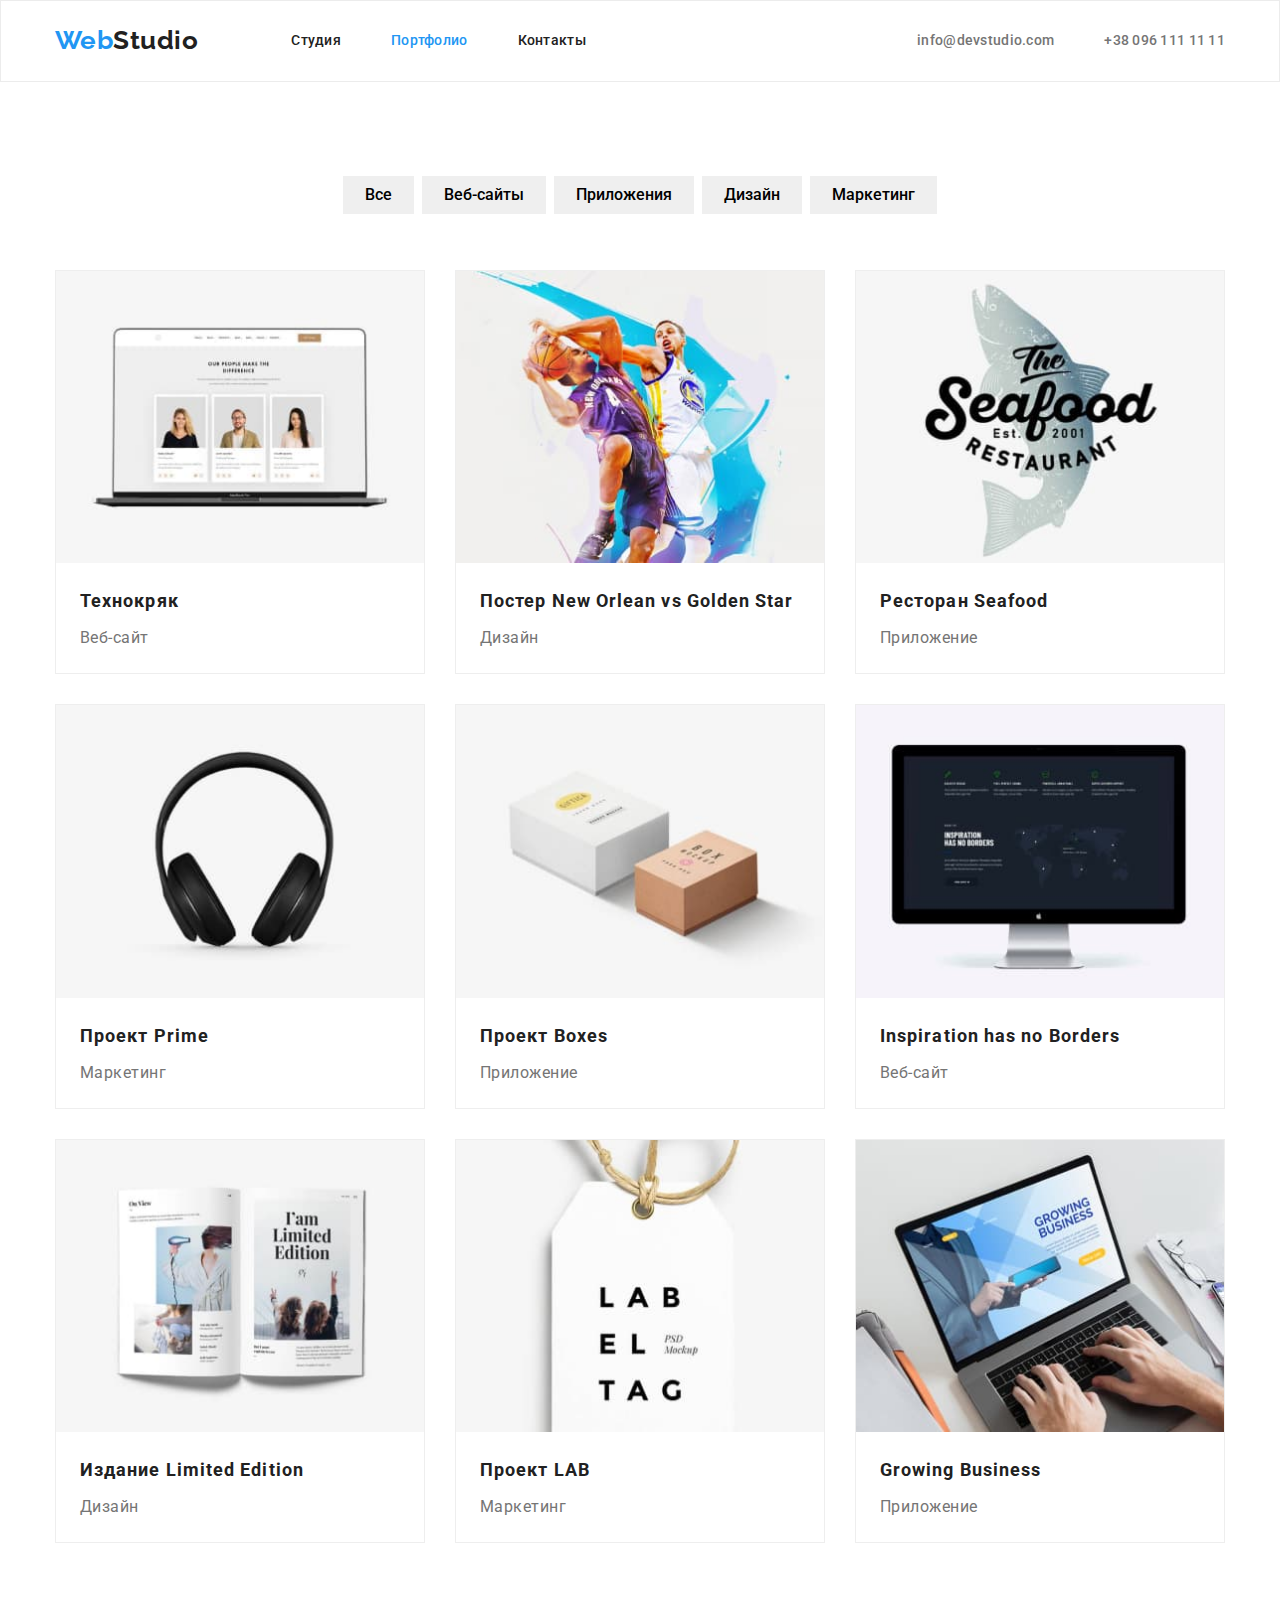
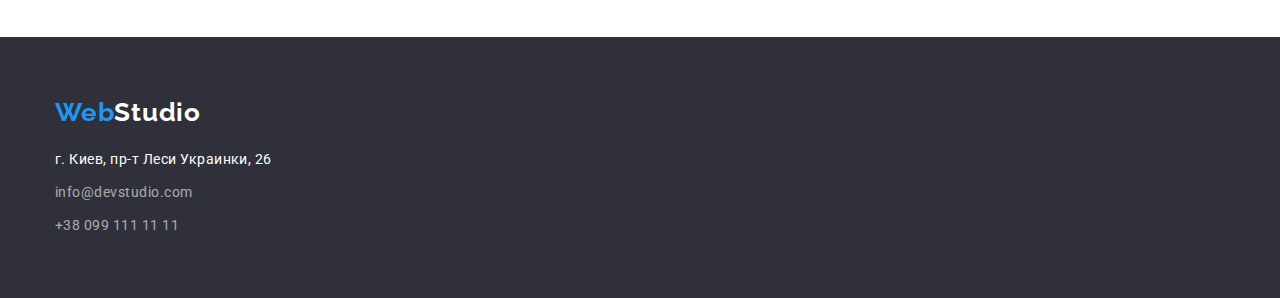
==== commit c6dd0e8b: "Расставляет паддинги  секциям" ====
--- a/portfolio.html
+++ b/portfolio.html
@@ -23,8 +23,8 @@
                 <a href="./index.html" class="logo link-all">Web<span class="studio link-all">Studio</span></a>
     
                 <ul class="site-nav list">
-                    <li class="item"><a href="./index.html" class="link link-all current">Студия</a></li>
-                    <li class="item"><a href="./portfolio.html" class="link link-all">Портфолио</a></li>
+                    <li class="item"><a href="./index.html" class="link link-all">Студия</a></li>
+                    <li class="item"><a href="./portfolio.html" class="link link-all current">Портфолио</a></li>
                     <li class="item"><a href="" class="link link-all">Контакты</a></li>
                 </ul>
             </nav>
@@ -40,9 +40,9 @@
     <!--Основной контент-->
 
        <!--Наши работы-->
-    <section class="filtre">
-        <div class="container">
-        <h1 class="visually-hidden">Кнопки</h1>
+ <section class="filtre">
+   <div class="container">
+    <h1 class="visually-hidden">Кнопки</h1>
         <ul class="filtre-button list">
             <li class="filtre-item"><button class="portfolio" type="button">Все</button></li>
             <li class="filtre-item"><button class="portfolio" type="button">Веб-сайты</button></li>
@@ -50,51 +50,51 @@
             <li class="filtre-item"><button class="portfolio" type="button">Дизайн</button></li>
             <li class="filtre-item"><button class="portfolio" type="button">Маркетинг</button></li>
         </ul> 
-</div>
+   </div>
         <div class="container example">
         <ul class="flex-container list">
             <li class="flex-element"> 
-                <img src="./images2/img1.jpg" alt="Технокряк" width="370" height="294">
+                <img class="image"src="./images2/img1.jpg" alt="Технокряк" width="370" height="294">
                 <h2>Технокряк</h2>
                 <p>Веб-сайт</p>
             </li>
             <li class="flex-element">
-                <img src="./images2/img2.jpg" alt="Постер New Orlean vs Golden Star" width="370" height="294">
+                <img class="image"src="./images2/img2.jpg" alt="Постер New Orlean vs Golden Star" width="370" height="294">
                 <h2>Постер<span lang="en"> New Orlean vs Golden Star</span></h2>
                 <p>Дизайн</p>
             </li>
             <li class="flex-element">
-                <img src="./images2/img3.jpg" alt="Ресторан Seafood" width="370" height="294">
+                <img class="image"src="./images2/img3.jpg" alt="Ресторан Seafood" width="370" height="294">
                 <h2>Ресторан<span lang="en"> Seafood</span></h2>
                 <p>Приложение</p>
             </li>
             <li class="flex-element">
-                <img src="./images2/img4.jpg" alt="Проект Prime" width="370" height="294">
+                <img class="image"src="./images2/img4.jpg" alt="Проект Prime" width="370" height="294">
                 <h2>Проект<span lang="en"> Prime</span></h2>
                 <p>Маркетинг</p>
             </li>
             <li class="flex-element">
-                <img src="./images2/img5.jpg" alt="Проект Boxes" width="370" height="294">
+                <img class="image"src="./images2/img5.jpg" alt="Проект Boxes" width="370" height="294">
                 <h2>Проект<span lang="en"> Boxes</span></h2>
                 <p>Приложение</p>
             </li>
             <li class="flex-element">
-                <img src="./images2/img6.jpg" alt="Inspiration has no Borders" width="370" height="294">
+                <img class="image"src="./images2/img6.jpg" alt="Inspiration has no Borders" width="370" height="294">
                 <h2 lang="en">Inspiration has no Borders</h2>
                 <p>Веб-сайт</p>
             </li>
             <li class="flex-element">
-                <img src="./images2/img7.jpg" alt="Издание Limited Edition" width="370" height="294">
+                <img class="image"src="./images2/img7.jpg" alt="Издание Limited Edition" width="370" height="294">
                 <h2>Издание<span lang="en"> Limited Edition</span></h2>
                 <p>Дизайн</p>
             </li>
             <li class="flex-element">
-                <img src="./images2/img8.jpg" alt="Проект LAB" width="370" height="294">
+                <img class="image"src="./images2/img8.jpg" alt="Проект LAB" width="370" height="294">
                 <h2>Проект<span lang="en"> LAB</span></h2>
                 <p>Маркетинг</p>
             </li>
             <li class="flex-element">
-                <img src="./images2/img9.jpg" alt="Growing Business" width="370" height="294">
+                <img class="image"src="./images2/img9.jpg" alt="Growing Business" width="370" height="294">
                 <h2 lang="en">Growing Business</h2>
                 <p>Приложение</p>
             </li>
--- a/css/styles.css
+++ b/css/styles.css
@@ -62,10 +62,18 @@
   width: 200;
   display: inline-block;
 }
+
+.image {
+  display: block;
+  max-width: 100%;
+  height: auto;
+}
+
 /* Шапка сайта */
 
 .page-header {
   background-color: var(--font-bkg-white-color);
+  border: 1px solid #ececec;
 }
 
 .logo,
@@ -280,7 +288,7 @@
 }
 
 /* Команда */
-.command {
+.commands {
   background-color: var(--secondery-bkg-color);
   padding-top: 94px;
   padding-bottom: 94px;
@@ -288,10 +296,6 @@
 
 .command-img {
   display: flex;
-  margin-left: 0;
-  margin-right: 0;
-  padding-top: 0;
-  padding-bottom: 0;
   box-shadow: 0px 1px 3px rgba(0, 0, 0, 0.12), 0px 1px 1px rgba(0, 0, 0, 0.14),
     0px 2px 1px rgba(0, 0, 0, 0.2);
   border-radius: 0px 0px 4px 4px;
@@ -319,37 +323,43 @@
   text-align: center;
 }
 
-/* Наши работы */
+/* -------Наши работы--------- */
+
+.filtre {
+  padding-top: 94px;
+  padding-bottom: 94px;
+}
 
 .filtre-button {
   display: flex;
   justify-content: center;
   align-items: center;
-  padding-top: 100px;
+  /* padding-top: 94px; */
   padding-bottom: 56px;
 }
 
 .filtre-button .filtre-item:not(:last-child) {
-  margin-right: 30px;
-}
-
-.portfolio:hover,
-.portfolio:focus {
-  color: var(--text-white);
+  margin-right: 8px;
+}
+
+.portfolio {
+  border: none;
+  padding: 6px 22px;
   font-family: inherit;
   font-weight: 500;
   font-size: 16px;
   line-height: 1.62;
   text-align: center;
+}
+
+.portfolio:hover,
+.portfolio:focus {
+  color: var(--text-white);
 
   box-shadow: 0px 3px 1px rgba(0, 0, 0, 0.1), 0px 1px 2px rgba(0, 0, 0, 0.08),
     0px 2px 2px rgba(0, 0, 0, 0.12);
   border-radius: 4px;
   background-color: var(--accent-color);
-}
-
-.example {
-  padding-bottom: 0;
 }
 
 .flex-container {
@@ -376,13 +386,25 @@
 .flex-element h2 {
   margin-top: 20px;
   margin-bottom: 4px;
+  margin-left: 24px;
+  font-size: 18px;
+  line-height: 36px;
+  letter-spacing: 0.06em;
+
+  color: var(--primary-text-color);
 }
 
 .flex-element p {
   margin-bottom: 20px;
-}
-
-/* Подвал */
+  margin-left: 24px;
+  font-size: 16px;
+  line-height: 30px;
+  letter-spacing: 0.03em;
+
+  color: var(--title-text-color);
+}
+
+/*--------------------- Подвал------------------------ */
 
 .footer {
   background-color: var(--footer-bkg-color);
